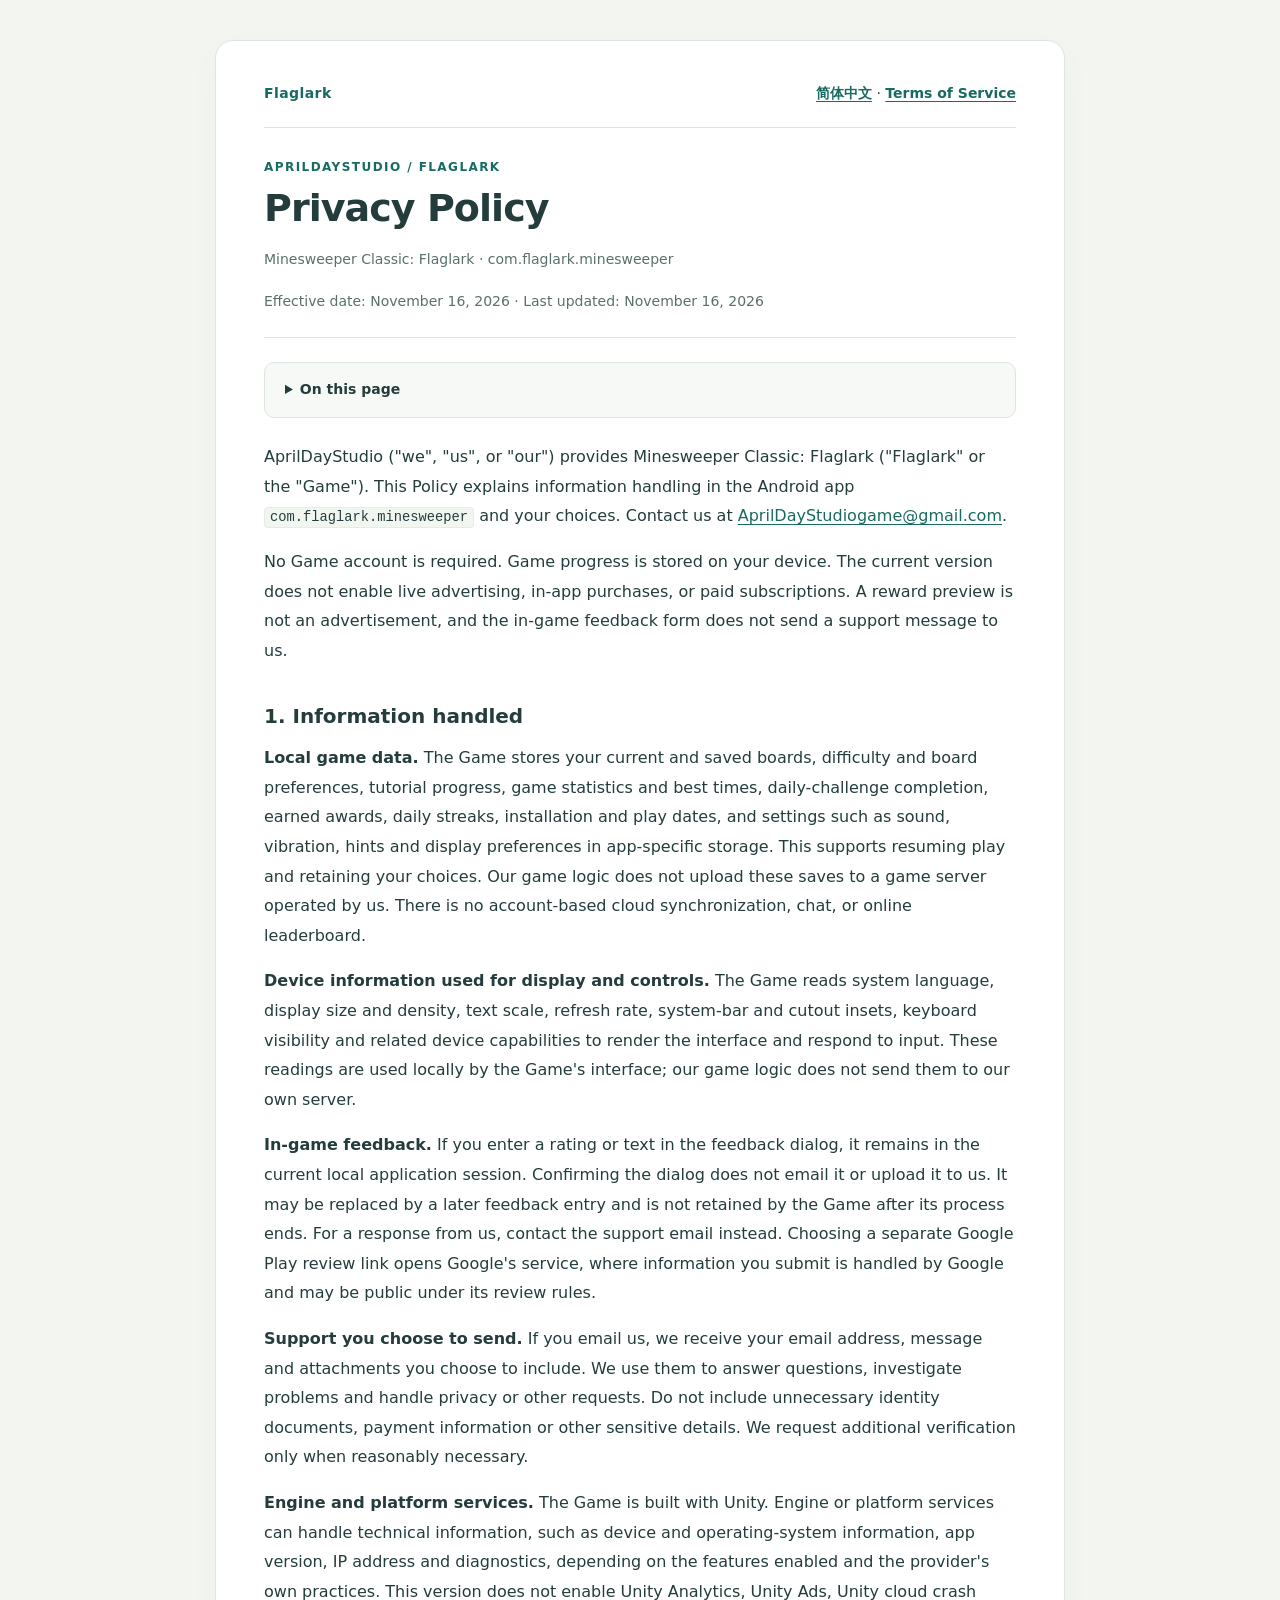
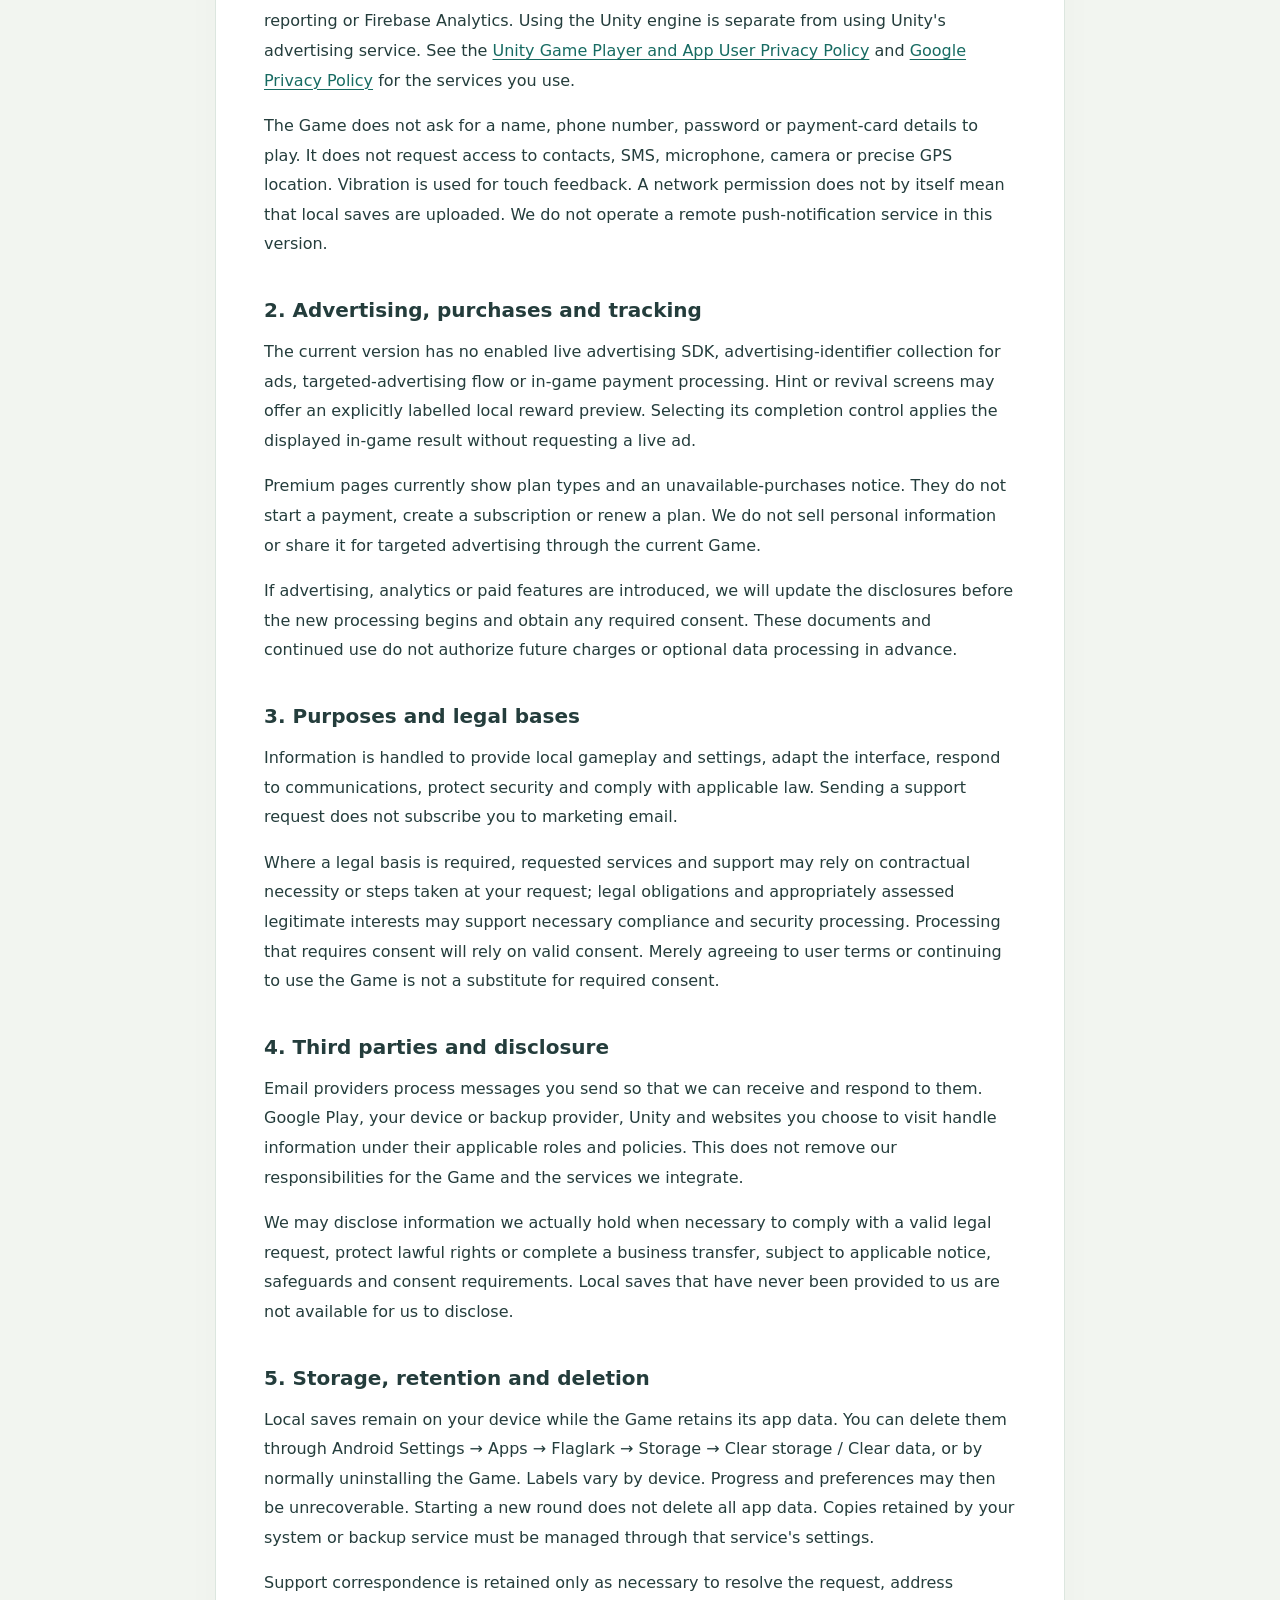
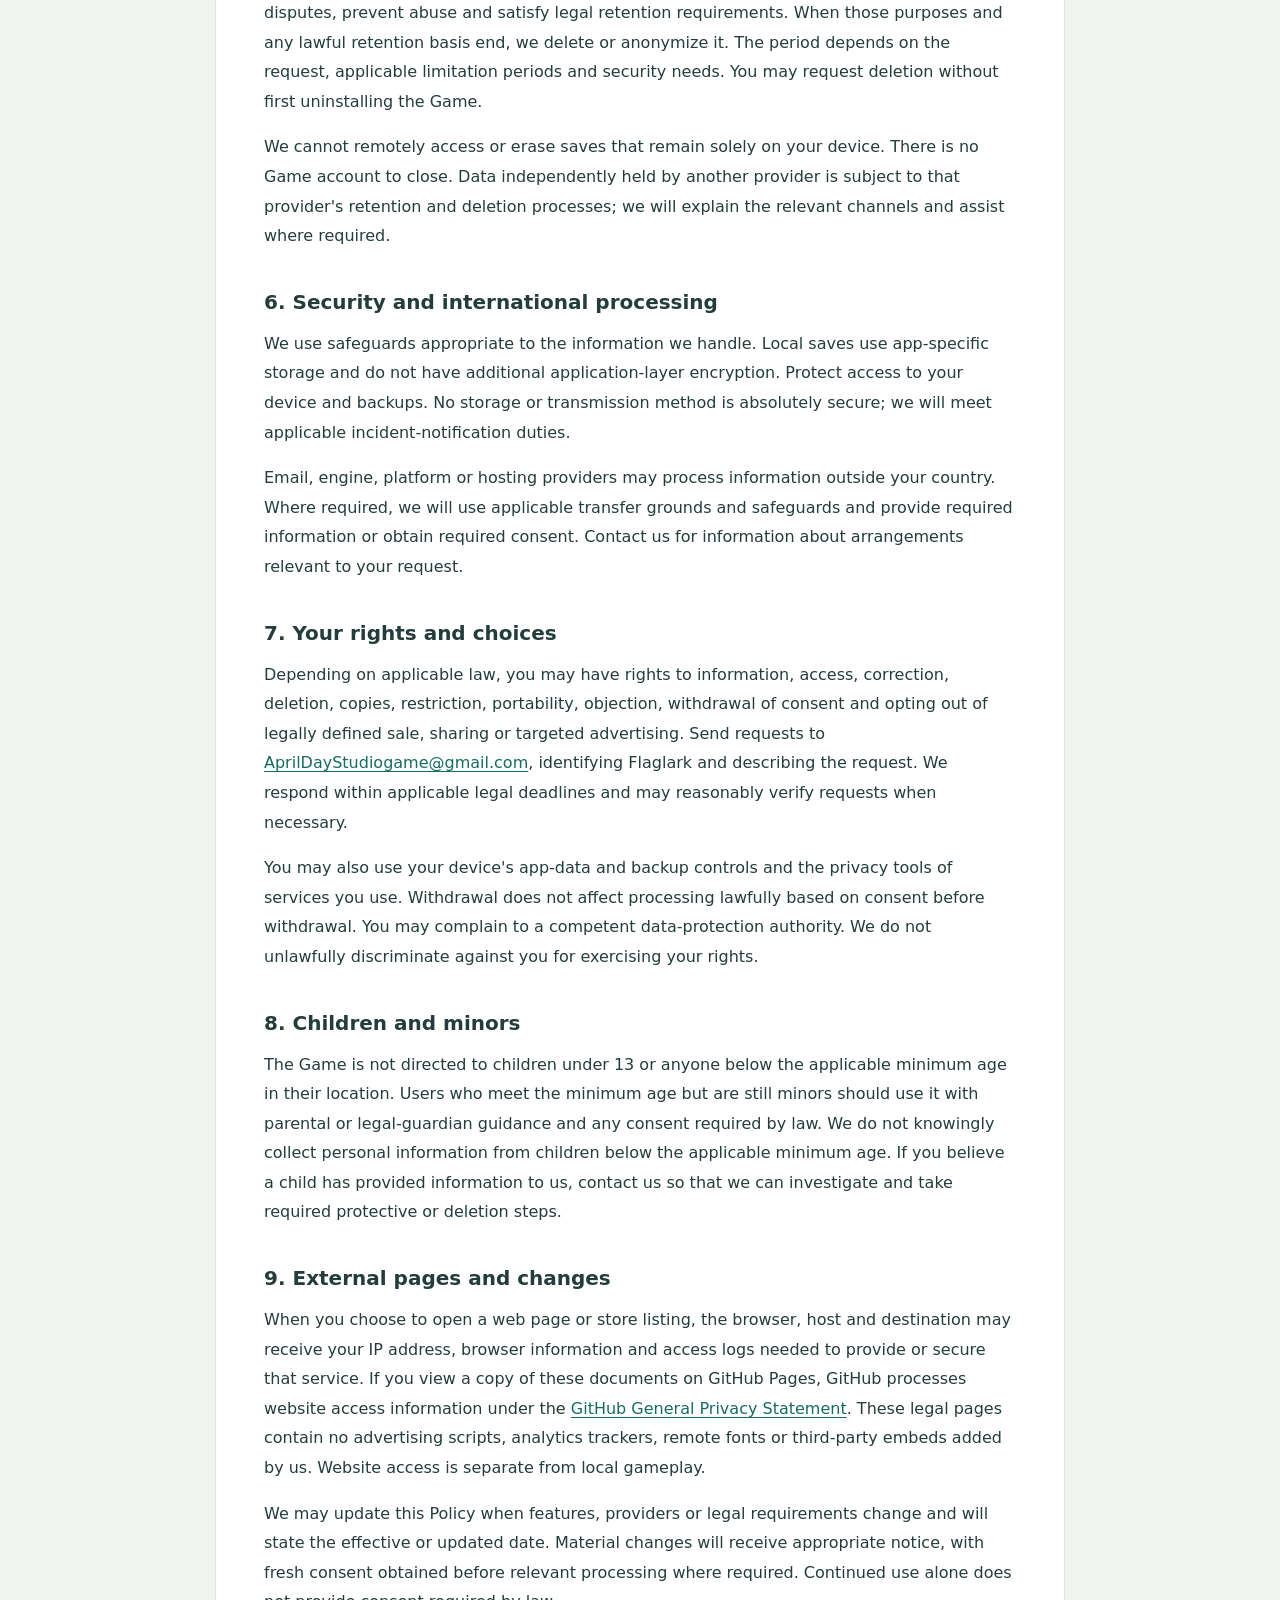
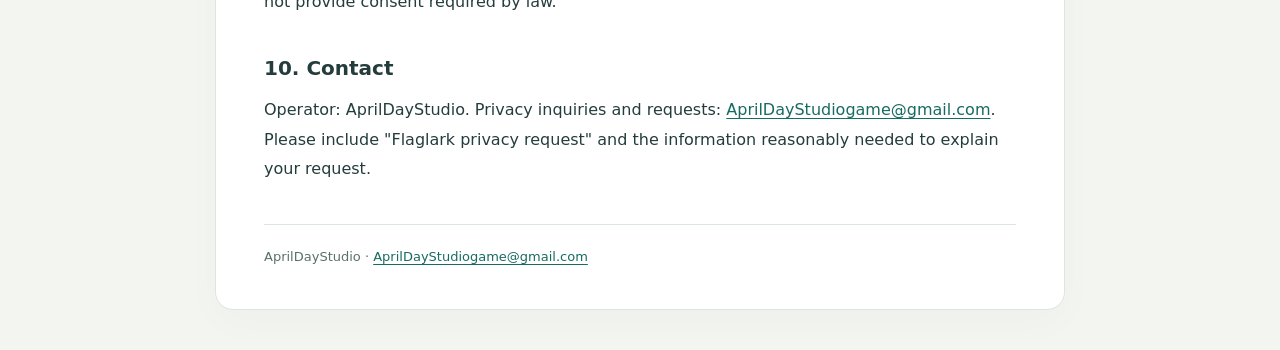
==== privacy/index.html @ 2bf8a6c0 "Publish bilingual Flaglark Privacy Policy and Terms of Service" ====
<!doctype html>
<html lang="en"><head><meta charset="utf-8"><meta name="viewport" content="width=device-width,initial-scale=1">
<meta http-equiv="Content-Security-Policy" content="default-src 'none'; style-src 'self'; base-uri 'none'; form-action 'none'">
<meta name="referrer" content="no-referrer"><meta name="description" content="Privacy Policy — Minesweeper Classic: Flaglark">
<title>Privacy Policy — Minesweeper Classic: Flaglark</title><link rel="stylesheet" href="../legal.css"></head>
<body><main><nav aria-label="Document navigation"><a class="brand" href="../index.html">Flaglark</a><span><a href="zh-CN.html" lang="zh-CN" hreflang="zh-CN">简体中文</a> · <a href="../terms/index.html">Terms of Service</a></span></nav><header><p class="eyebrow">AprilDayStudio / Flaglark</p><h1>Privacy Policy</h1><p class="subtitle">Minesweeper Classic: Flaglark · com.flaglark.minesweeper</p><p class="date">Effective date: November 16, 2026 · Last updated: November 16, 2026</p></header><details class="toc"><summary>On this page</summary><ol><li><a href="#section-1">1. Information handled</a></li><li><a href="#section-2">2. Advertising, purchases and tracking</a></li><li><a href="#section-3">3. Purposes and legal bases</a></li><li><a href="#section-4">4. Third parties and disclosure</a></li><li><a href="#section-5">5. Storage, retention and deletion</a></li><li><a href="#section-6">6. Security and international processing</a></li><li><a href="#section-7">7. Your rights and choices</a></li><li><a href="#section-8">8. Children and minors</a></li><li><a href="#section-9">9. External pages and changes</a></li><li><a href="#section-10">10. Contact</a></li></ol></details><p>AprilDayStudio ("we", "us", or "our") provides Minesweeper Classic: Flaglark ("Flaglark" or the "Game"). This Policy explains information handling in the Android app <code>com.flaglark.minesweeper</code> and your choices. Contact us at <a href="mailto:AprilDayStudiogame@gmail.com">AprilDayStudiogame@gmail.com</a>.</p>
<p>No Game account is required. Game progress is stored on your device. The current version does not enable live advertising, in-app purchases, or paid subscriptions. A reward preview is not an advertisement, and the in-game feedback form does not send a support message to us.</p>
<h2 id="section-1">1. Information handled</h2>
<p><strong>Local game data.</strong> The Game stores your current and saved boards, difficulty and board preferences, tutorial progress, game statistics and best times, daily-challenge completion, earned awards, daily streaks, installation and play dates, and settings such as sound, vibration, hints and display preferences in app-specific storage. This supports resuming play and retaining your choices. Our game logic does not upload these saves to a game server operated by us. There is no account-based cloud synchronization, chat, or online leaderboard.</p>
<p><strong>Device information used for display and controls.</strong> The Game reads system language, display size and density, text scale, refresh rate, system-bar and cutout insets, keyboard visibility and related device capabilities to render the interface and respond to input. These readings are used locally by the Game's interface; our game logic does not send them to our own server.</p>
<p><strong>In-game feedback.</strong> If you enter a rating or text in the feedback dialog, it remains in the current local application session. Confirming the dialog does not email it or upload it to us. It may be replaced by a later feedback entry and is not retained by the Game after its process ends. For a response from us, contact the support email instead. Choosing a separate Google Play review link opens Google's service, where information you submit is handled by Google and may be public under its review rules.</p>
<p><strong>Support you choose to send.</strong> If you email us, we receive your email address, message and attachments you choose to include. We use them to answer questions, investigate problems and handle privacy or other requests. Do not include unnecessary identity documents, payment information or other sensitive details. We request additional verification only when reasonably necessary.</p>
<p><strong>Engine and platform services.</strong> The Game is built with Unity. Engine or platform services can handle technical information, such as device and operating-system information, app version, IP address and diagnostics, depending on the features enabled and the provider's own practices. This version does not enable Unity Analytics, Unity Ads, Unity cloud crash reporting or Firebase Analytics. Using the Unity engine is separate from using Unity's advertising service. See the <a href="https://unity.com/legal/game-player-and-app-user-privacy-policy">Unity Game Player and App User Privacy Policy</a> and <a href="https://policies.google.com/privacy">Google Privacy Policy</a> for the services you use.</p>
<p>The Game does not ask for a name, phone number, password or payment-card details to play. It does not request access to contacts, SMS, microphone, camera or precise GPS location. Vibration is used for touch feedback. A network permission does not by itself mean that local saves are uploaded. We do not operate a remote push-notification service in this version.</p>
<h2 id="section-2">2. Advertising, purchases and tracking</h2>
<p>The current version has no enabled live advertising SDK, advertising-identifier collection for ads, targeted-advertising flow or in-game payment processing. Hint or revival screens may offer an explicitly labelled local reward preview. Selecting its completion control applies the displayed in-game result without requesting a live ad.</p>
<p>Premium pages currently show plan types and an unavailable-purchases notice. They do not start a payment, create a subscription or renew a plan. We do not sell personal information or share it for targeted advertising through the current Game.</p>
<p>If advertising, analytics or paid features are introduced, we will update the disclosures before the new processing begins and obtain any required consent. These documents and continued use do not authorize future charges or optional data processing in advance.</p>
<h2 id="section-3">3. Purposes and legal bases</h2>
<p>Information is handled to provide local gameplay and settings, adapt the interface, respond to communications, protect security and comply with applicable law. Sending a support request does not subscribe you to marketing email.</p>
<p>Where a legal basis is required, requested services and support may rely on contractual necessity or steps taken at your request; legal obligations and appropriately assessed legitimate interests may support necessary compliance and security processing. Processing that requires consent will rely on valid consent. Merely agreeing to user terms or continuing to use the Game is not a substitute for required consent.</p>
<h2 id="section-4">4. Third parties and disclosure</h2>
<p>Email providers process messages you send so that we can receive and respond to them. Google Play, your device or backup provider, Unity and websites you choose to visit handle information under their applicable roles and policies. This does not remove our responsibilities for the Game and the services we integrate.</p>
<p>We may disclose information we actually hold when necessary to comply with a valid legal request, protect lawful rights or complete a business transfer, subject to applicable notice, safeguards and consent requirements. Local saves that have never been provided to us are not available for us to disclose.</p>
<h2 id="section-5">5. Storage, retention and deletion</h2>
<p>Local saves remain on your device while the Game retains its app data. You can delete them through Android Settings → Apps → Flaglark → Storage → Clear storage / Clear data, or by normally uninstalling the Game. Labels vary by device. Progress and preferences may then be unrecoverable. Starting a new round does not delete all app data. Copies retained by your system or backup service must be managed through that service's settings.</p>
<p>Support correspondence is retained only as necessary to resolve the request, address disputes, prevent abuse and satisfy legal retention requirements. When those purposes and any lawful retention basis end, we delete or anonymize it. The period depends on the request, applicable limitation periods and security needs. You may request deletion without first uninstalling the Game.</p>
<p>We cannot remotely access or erase saves that remain solely on your device. There is no Game account to close. Data independently held by another provider is subject to that provider's retention and deletion processes; we will explain the relevant channels and assist where required.</p>
<h2 id="section-6">6. Security and international processing</h2>
<p>We use safeguards appropriate to the information we handle. Local saves use app-specific storage and do not have additional application-layer encryption. Protect access to your device and backups. No storage or transmission method is absolutely secure; we will meet applicable incident-notification duties.</p>
<p>Email, engine, platform or hosting providers may process information outside your country. Where required, we will use applicable transfer grounds and safeguards and provide required information or obtain required consent. Contact us for information about arrangements relevant to your request.</p>
<h2 id="section-7">7. Your rights and choices</h2>
<p>Depending on applicable law, you may have rights to information, access, correction, deletion, copies, restriction, portability, objection, withdrawal of consent and opting out of legally defined sale, sharing or targeted advertising. Send requests to <a href="mailto:AprilDayStudiogame@gmail.com">AprilDayStudiogame@gmail.com</a>, identifying Flaglark and describing the request. We respond within applicable legal deadlines and may reasonably verify requests when necessary.</p>
<p>You may also use your device's app-data and backup controls and the privacy tools of services you use. Withdrawal does not affect processing lawfully based on consent before withdrawal. You may complain to a competent data-protection authority. We do not unlawfully discriminate against you for exercising your rights.</p>
<h2 id="section-8">8. Children and minors</h2>
<p>The Game is not directed to children under 13 or anyone below the applicable minimum age in their location. Users who meet the minimum age but are still minors should use it with parental or legal-guardian guidance and any consent required by law. We do not knowingly collect personal information from children below the applicable minimum age. If you believe a child has provided information to us, contact us so that we can investigate and take required protective or deletion steps.</p>
<h2 id="section-9">9. External pages and changes</h2>
<p>When you choose to open a web page or store listing, the browser, host and destination may receive your IP address, browser information and access logs needed to provide or secure that service. If you view a copy of these documents on GitHub Pages, GitHub processes website access information under the <a href="https://docs.github.com/en/site-policy/privacy-policies/github-general-privacy-statement">GitHub General Privacy Statement</a>. These legal pages contain no advertising scripts, analytics trackers, remote fonts or third-party embeds added by us. Website access is separate from local gameplay.</p>
<p>We may update this Policy when features, providers or legal requirements change and will state the effective or updated date. Material changes will receive appropriate notice, with fresh consent obtained before relevant processing where required. Continued use alone does not provide consent required by law.</p>
<h2 id="section-10">10. Contact</h2>
<p>Operator: AprilDayStudio. Privacy inquiries and requests: <a href="mailto:AprilDayStudiogame@gmail.com">AprilDayStudiogame@gmail.com</a>. Please include "Flaglark privacy request" and the information reasonably needed to explain your request.</p>
<footer>AprilDayStudio · <a href="mailto:AprilDayStudiogame@gmail.com">AprilDayStudiogame@gmail.com</a></footer></main></body></html>
---- legal.css ----
:root{color-scheme:light;--ink:#243d3c;--muted:#5b706d;--line:#dce6df;--accent:#176b62;font-family:system-ui,-apple-system,BlinkMacSystemFont,'Segoe UI','Noto Sans SC',sans-serif;color:var(--ink);background:#f2f5f0}
*{box-sizing:border-box}body{margin:0;font-size:16px;line-height:1.85}main{width:min(850px,calc(100% - 40px));margin:40px auto;background:#fff;border:1px solid var(--line);border-radius:18px;padding:40px 48px;box-shadow:0 12px 40px #193c3206}
nav{display:flex;align-items:center;justify-content:space-between;gap:12px;flex-wrap:wrap;border-bottom:1px solid var(--line);padding-bottom:20px;margin-bottom:28px;font-size:14px}nav a{font-weight:600}.brand{text-decoration:none;letter-spacing:.03em}.eyebrow{color:var(--accent);font-size:12px;font-weight:700;letter-spacing:.12em;text-transform:uppercase;margin:0 0 6px}h1{font-size:clamp(28px,5vw,38px);line-height:1.3;letter-spacing:-.025em;margin:0 0 14px;font-weight:700}h2{font-size:20px;line-height:1.5;margin:36px 0 10px;scroll-margin-top:24px}p{margin:12px 0 16px}a{color:var(--accent);text-decoration-thickness:1px;text-underline-offset:3px;overflow-wrap:anywhere}a:hover{color:#104a42}a:focus-visible{outline:3px solid #dba943;outline-offset:4px;border-radius:2px}code{font-size:.86em;background:#f2f6f1;border:1px solid #e5ece4;padding:2px 5px;border-radius:4px;overflow-wrap:anywhere}.subtitle,.date{color:var(--muted);font-size:14px}.date{padding-bottom:22px;border-bottom:1px solid var(--line)}.summary{padding:16px 20px;background:#f1f6f0;border-left:3px solid var(--accent);border-radius:0 8px 8px 0;margin:24px 0}.toc{font-size:14px;background:#f7f9f6;padding:14px 20px;border:1px solid var(--line);border-radius:10px;margin:24px 0}.toc summary{cursor:pointer;font-weight:650}.toc ol{padding-left:22px;margin-bottom:6px}.cards{display:grid;grid-template-columns:1fr 1fr;gap:16px;margin:30px 0}.card{border:1px solid var(--line);border-radius:12px;padding:20px;background:#f7f9f6}.card h2{margin:0 0 10px}.card p{color:var(--muted);font-size:14px}footer{font-size:13px;color:var(--muted);border-top:1px solid var(--line);padding-top:20px;margin-top:40px}
@media(max-width:600px){main{width:100%;margin:0;border:0;border-radius:0;padding:24px 20px;box-shadow:none}h2{font-size:19px}.cards{grid-template-columns:1fr}nav{align-items:flex-start;gap:8px}body{font-size:16px}}@media print{body{background:#fff}main{width:auto;max-width:none;margin:0;padding:0;border:0;box-shadow:none}nav,.toc{display:none}a{color:inherit}.summary{background:transparent}h2{break-after:avoid}p{orphans:3;widows:3}}
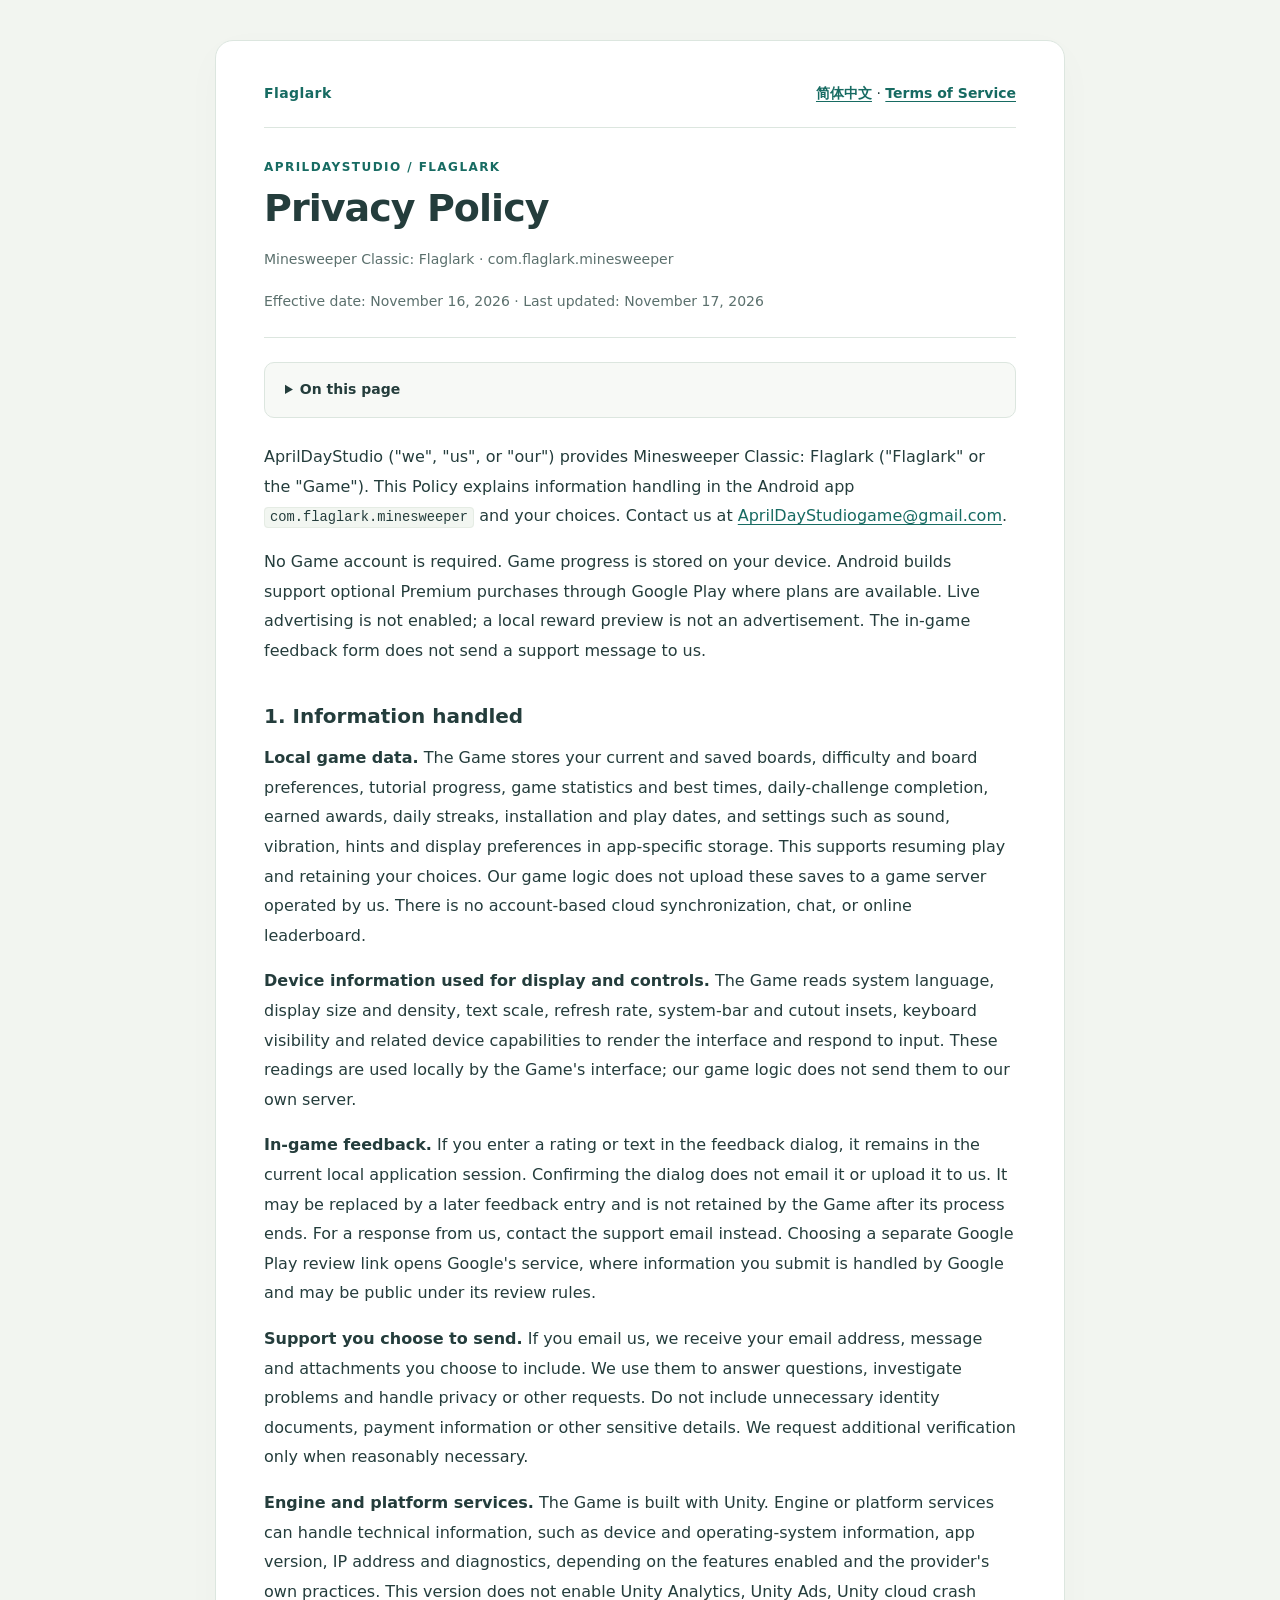
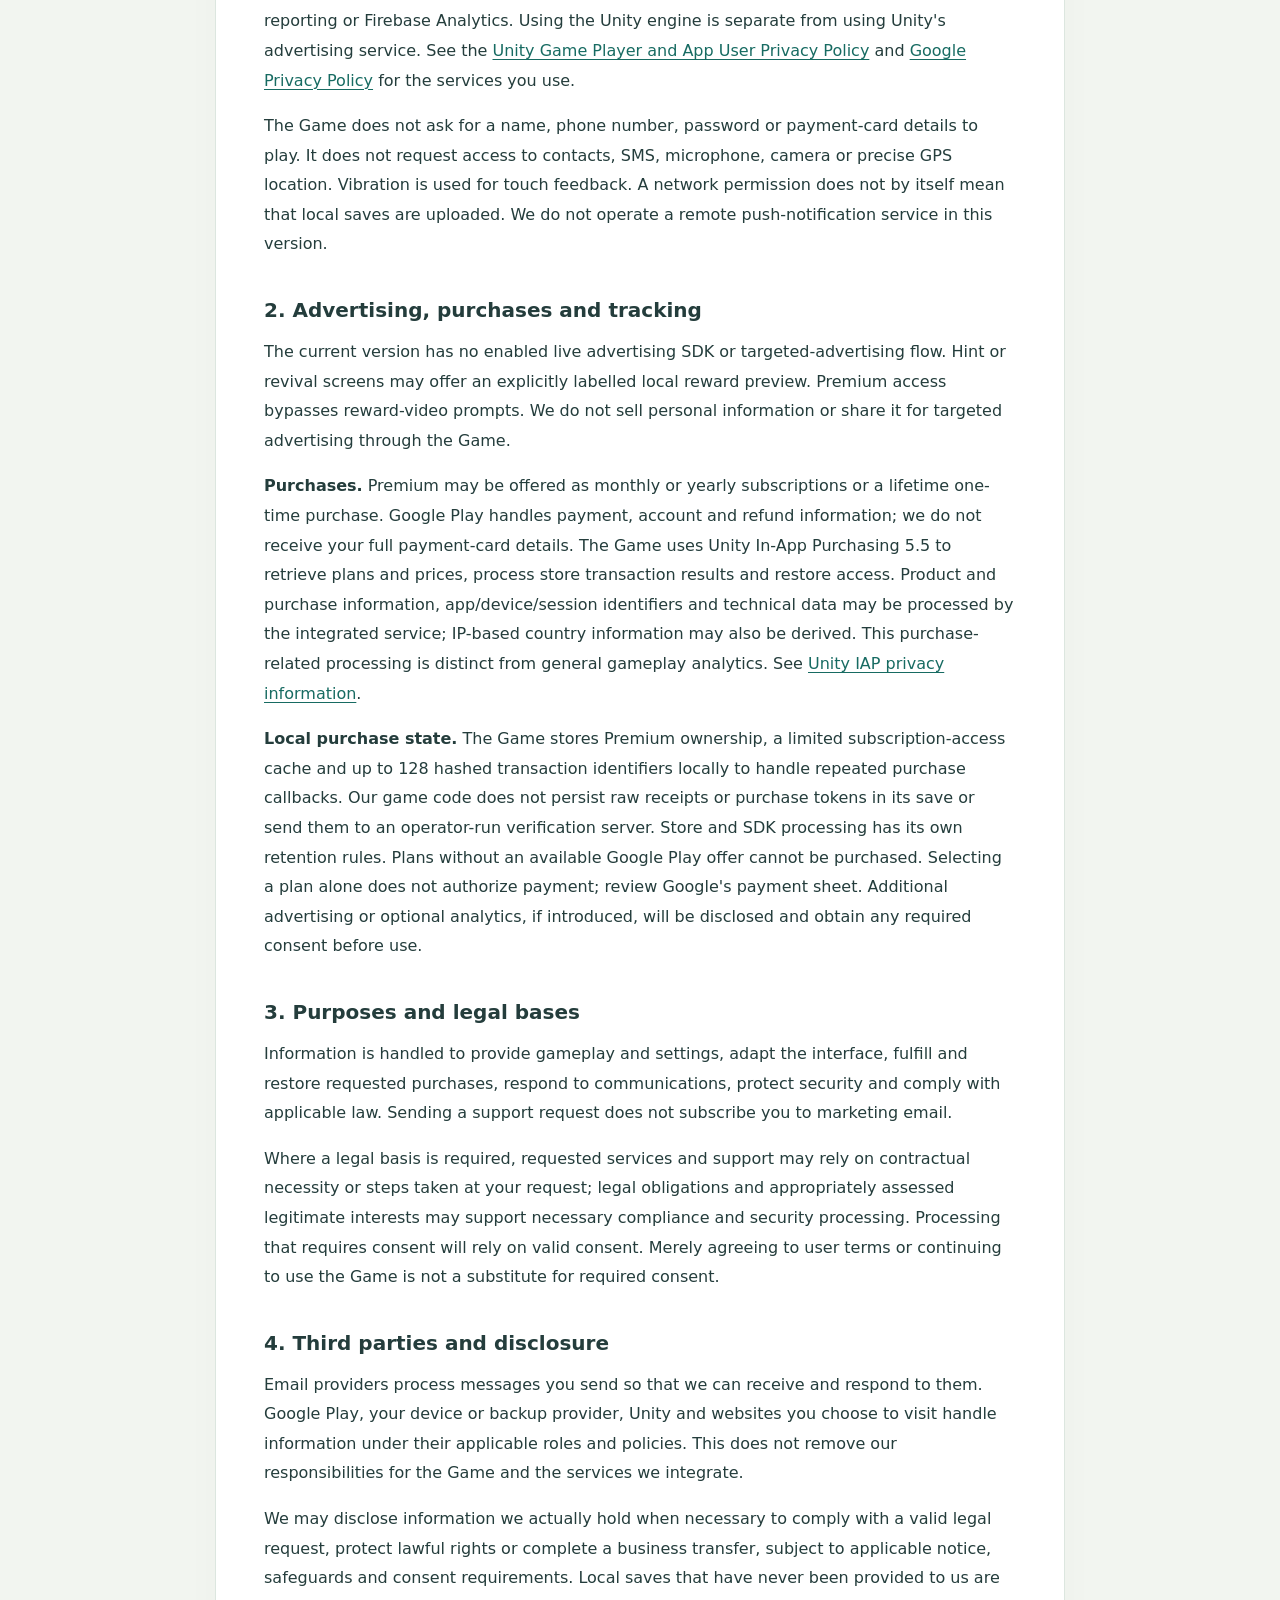
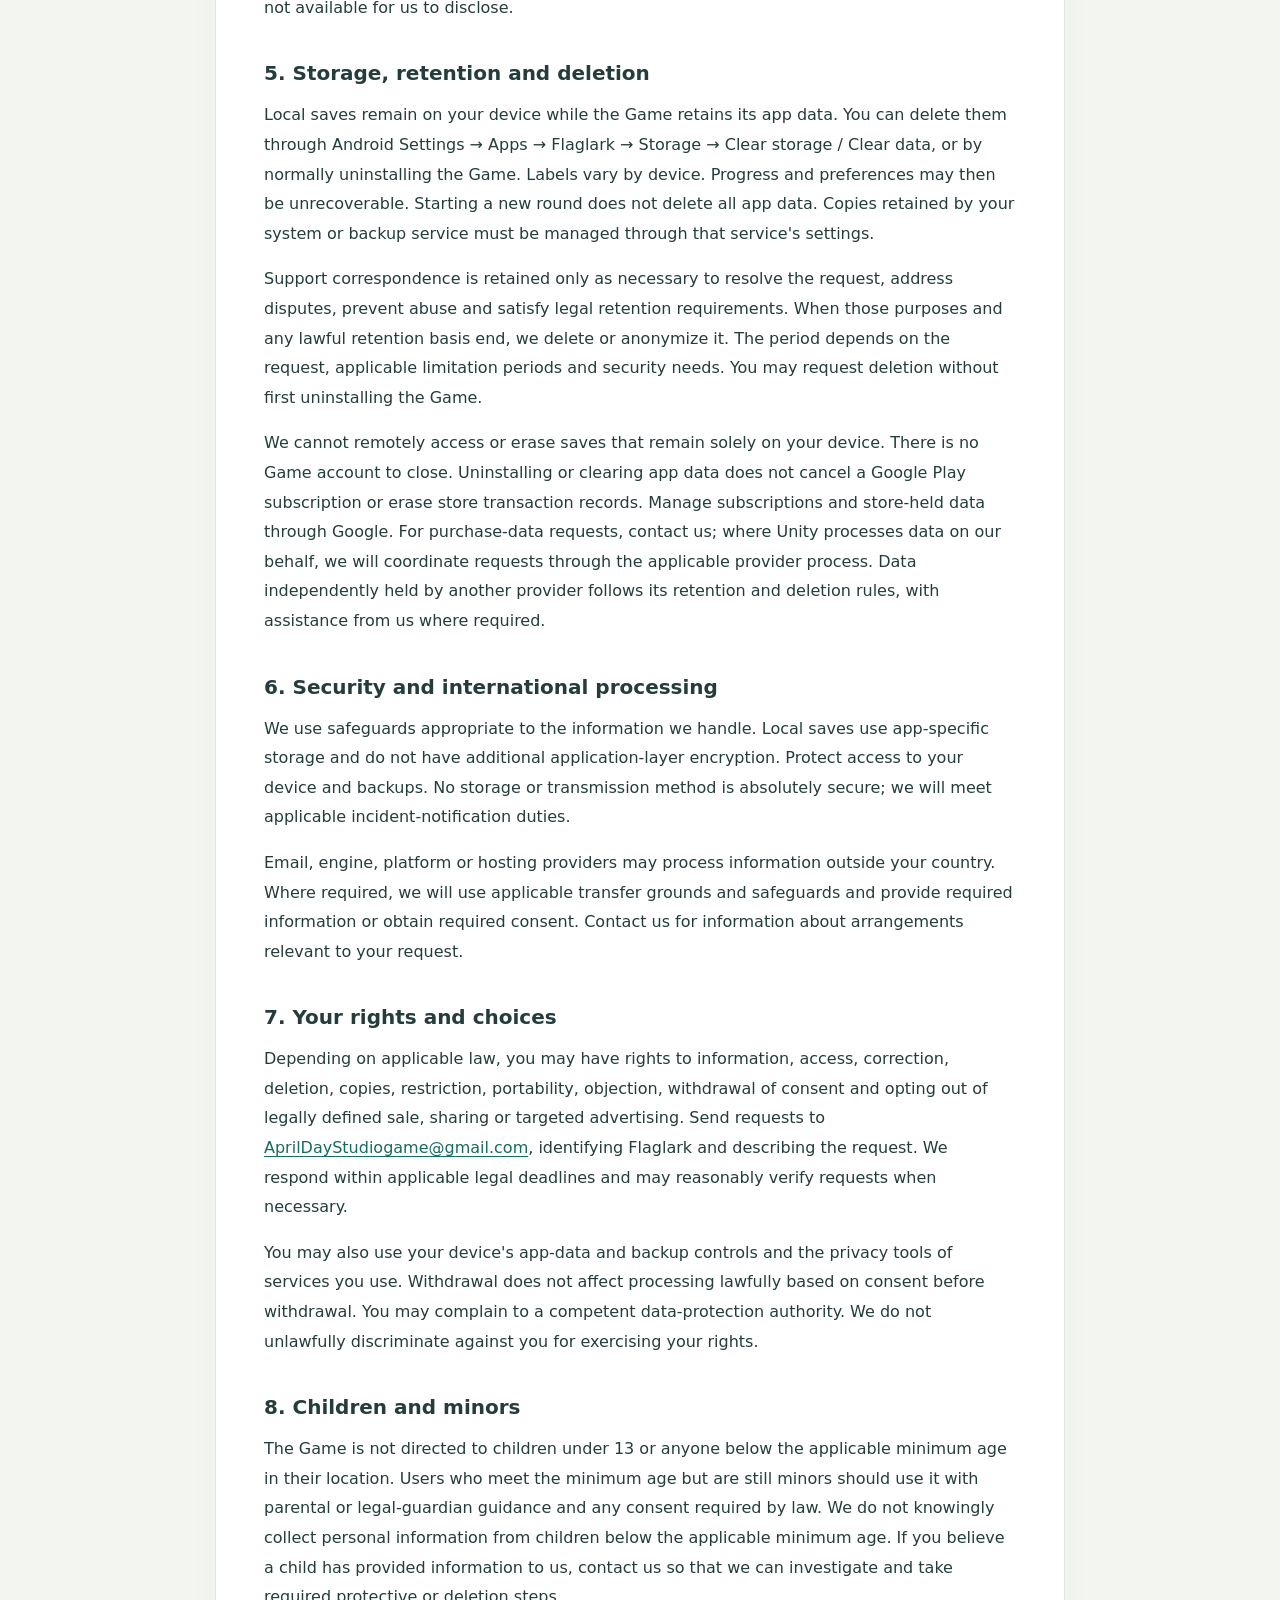
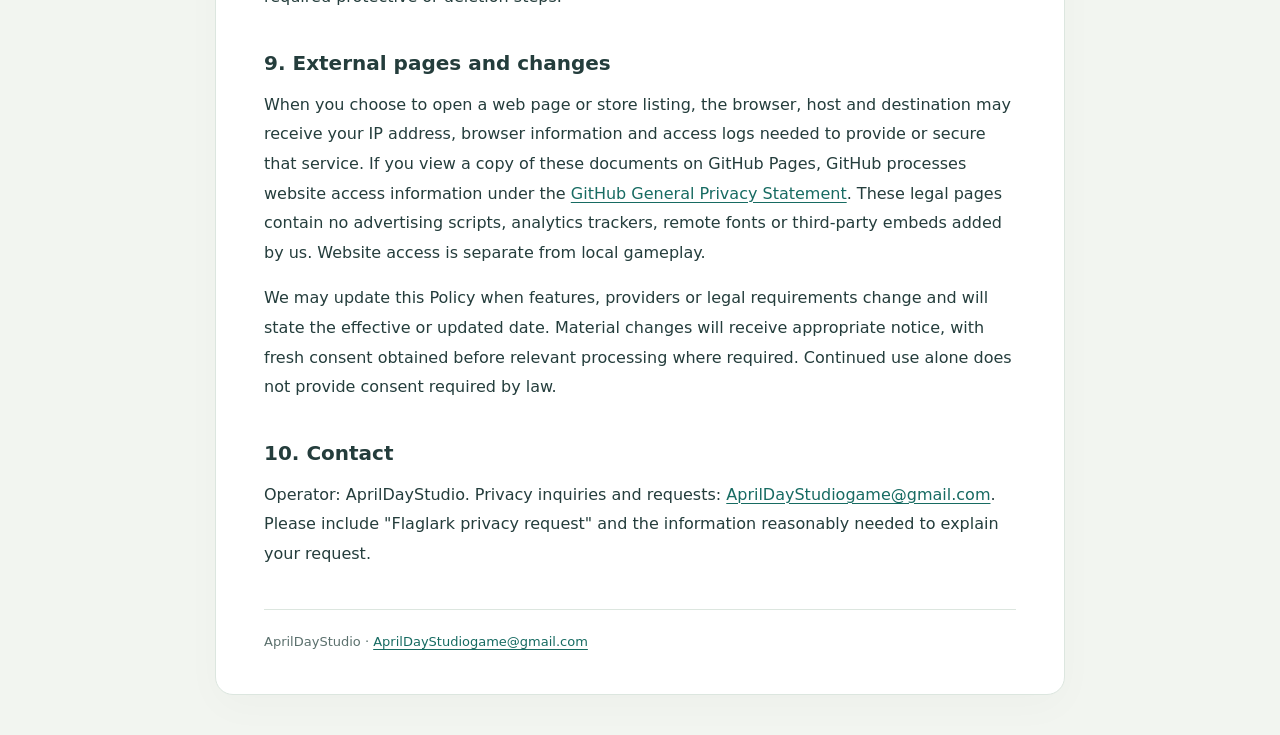
==== commit 1503f7e6: "Update policies for Google Play Premium purchases" ====
--- a/privacy/index.html
+++ b/privacy/index.html
@@ -3,8 +3,8 @@
 <meta http-equiv="Content-Security-Policy" content="default-src 'none'; style-src 'self'; base-uri 'none'; form-action 'none'">
 <meta name="referrer" content="no-referrer"><meta name="description" content="Privacy Policy — Minesweeper Classic: Flaglark">
 <title>Privacy Policy — Minesweeper Classic: Flaglark</title><link rel="stylesheet" href="../legal.css"></head>
-<body><main><nav aria-label="Document navigation"><a class="brand" href="../index.html">Flaglark</a><span><a href="zh-CN.html" lang="zh-CN" hreflang="zh-CN">简体中文</a> · <a href="../terms/index.html">Terms of Service</a></span></nav><header><p class="eyebrow">AprilDayStudio / Flaglark</p><h1>Privacy Policy</h1><p class="subtitle">Minesweeper Classic: Flaglark · com.flaglark.minesweeper</p><p class="date">Effective date: November 16, 2026 · Last updated: November 16, 2026</p></header><details class="toc"><summary>On this page</summary><ol><li><a href="#section-1">1. Information handled</a></li><li><a href="#section-2">2. Advertising, purchases and tracking</a></li><li><a href="#section-3">3. Purposes and legal bases</a></li><li><a href="#section-4">4. Third parties and disclosure</a></li><li><a href="#section-5">5. Storage, retention and deletion</a></li><li><a href="#section-6">6. Security and international processing</a></li><li><a href="#section-7">7. Your rights and choices</a></li><li><a href="#section-8">8. Children and minors</a></li><li><a href="#section-9">9. External pages and changes</a></li><li><a href="#section-10">10. Contact</a></li></ol></details><p>AprilDayStudio ("we", "us", or "our") provides Minesweeper Classic: Flaglark ("Flaglark" or the "Game"). This Policy explains information handling in the Android app <code>com.flaglark.minesweeper</code> and your choices. Contact us at <a href="mailto:AprilDayStudiogame@gmail.com">AprilDayStudiogame@gmail.com</a>.</p>
-<p>No Game account is required. Game progress is stored on your device. The current version does not enable live advertising, in-app purchases, or paid subscriptions. A reward preview is not an advertisement, and the in-game feedback form does not send a support message to us.</p>
+<body><main><nav aria-label="Document navigation"><a class="brand" href="../index.html">Flaglark</a><span><a href="zh-CN.html" lang="zh-CN" hreflang="zh-CN">简体中文</a> · <a href="../terms/index.html">Terms of Service</a></span></nav><header><p class="eyebrow">AprilDayStudio / Flaglark</p><h1>Privacy Policy</h1><p class="subtitle">Minesweeper Classic: Flaglark · com.flaglark.minesweeper</p><p class="date">Effective date: November 16, 2026 · Last updated: November 17, 2026</p></header><details class="toc"><summary>On this page</summary><ol><li><a href="#section-1">1. Information handled</a></li><li><a href="#section-2">2. Advertising, purchases and tracking</a></li><li><a href="#section-3">3. Purposes and legal bases</a></li><li><a href="#section-4">4. Third parties and disclosure</a></li><li><a href="#section-5">5. Storage, retention and deletion</a></li><li><a href="#section-6">6. Security and international processing</a></li><li><a href="#section-7">7. Your rights and choices</a></li><li><a href="#section-8">8. Children and minors</a></li><li><a href="#section-9">9. External pages and changes</a></li><li><a href="#section-10">10. Contact</a></li></ol></details><p>AprilDayStudio ("we", "us", or "our") provides Minesweeper Classic: Flaglark ("Flaglark" or the "Game"). This Policy explains information handling in the Android app <code>com.flaglark.minesweeper</code> and your choices. Contact us at <a href="mailto:AprilDayStudiogame@gmail.com">AprilDayStudiogame@gmail.com</a>.</p>
+<p>No Game account is required. Game progress is stored on your device. Android builds support optional Premium purchases through Google Play where plans are available. Live advertising is not enabled; a local reward preview is not an advertisement. The in-game feedback form does not send a support message to us.</p>
 <h2 id="section-1">1. Information handled</h2>
 <p><strong>Local game data.</strong> The Game stores your current and saved boards, difficulty and board preferences, tutorial progress, game statistics and best times, daily-challenge completion, earned awards, daily streaks, installation and play dates, and settings such as sound, vibration, hints and display preferences in app-specific storage. This supports resuming play and retaining your choices. Our game logic does not upload these saves to a game server operated by us. There is no account-based cloud synchronization, chat, or online leaderboard.</p>
 <p><strong>Device information used for display and controls.</strong> The Game reads system language, display size and density, text scale, refresh rate, system-bar and cutout insets, keyboard visibility and related device capabilities to render the interface and respond to input. These readings are used locally by the Game's interface; our game logic does not send them to our own server.</p>
@@ -13,11 +13,11 @@
 <p><strong>Engine and platform services.</strong> The Game is built with Unity. Engine or platform services can handle technical information, such as device and operating-system information, app version, IP address and diagnostics, depending on the features enabled and the provider's own practices. This version does not enable Unity Analytics, Unity Ads, Unity cloud crash reporting or Firebase Analytics. Using the Unity engine is separate from using Unity's advertising service. See the <a href="https://unity.com/legal/game-player-and-app-user-privacy-policy">Unity Game Player and App User Privacy Policy</a> and <a href="https://policies.google.com/privacy">Google Privacy Policy</a> for the services you use.</p>
 <p>The Game does not ask for a name, phone number, password or payment-card details to play. It does not request access to contacts, SMS, microphone, camera or precise GPS location. Vibration is used for touch feedback. A network permission does not by itself mean that local saves are uploaded. We do not operate a remote push-notification service in this version.</p>
 <h2 id="section-2">2. Advertising, purchases and tracking</h2>
-<p>The current version has no enabled live advertising SDK, advertising-identifier collection for ads, targeted-advertising flow or in-game payment processing. Hint or revival screens may offer an explicitly labelled local reward preview. Selecting its completion control applies the displayed in-game result without requesting a live ad.</p>
-<p>Premium pages currently show plan types and an unavailable-purchases notice. They do not start a payment, create a subscription or renew a plan. We do not sell personal information or share it for targeted advertising through the current Game.</p>
-<p>If advertising, analytics or paid features are introduced, we will update the disclosures before the new processing begins and obtain any required consent. These documents and continued use do not authorize future charges or optional data processing in advance.</p>
+<p>The current version has no enabled live advertising SDK or targeted-advertising flow. Hint or revival screens may offer an explicitly labelled local reward preview. Premium access bypasses reward-video prompts. We do not sell personal information or share it for targeted advertising through the Game.</p>
+<p><strong>Purchases.</strong> Premium may be offered as monthly or yearly subscriptions or a lifetime one-time purchase. Google Play handles payment, account and refund information; we do not receive your full payment-card details. The Game uses Unity In-App Purchasing 5.5 to retrieve plans and prices, process store transaction results and restore access. Product and purchase information, app/device/session identifiers and technical data may be processed by the integrated service; IP-based country information may also be derived. This purchase-related processing is distinct from general gameplay analytics. See <a href="https://docs.unity.com/en-us/iap/privacy-and-consent/overview">Unity IAP privacy information</a>.</p>
+<p><strong>Local purchase state.</strong> The Game stores Premium ownership, a limited subscription-access cache and up to 128 hashed transaction identifiers locally to handle repeated purchase callbacks. Our game code does not persist raw receipts or purchase tokens in its save or send them to an operator-run verification server. Store and SDK processing has its own retention rules. Plans without an available Google Play offer cannot be purchased. Selecting a plan alone does not authorize payment; review Google's payment sheet. Additional advertising or optional analytics, if introduced, will be disclosed and obtain any required consent before use.</p>
 <h2 id="section-3">3. Purposes and legal bases</h2>
-<p>Information is handled to provide local gameplay and settings, adapt the interface, respond to communications, protect security and comply with applicable law. Sending a support request does not subscribe you to marketing email.</p>
+<p>Information is handled to provide gameplay and settings, adapt the interface, fulfill and restore requested purchases, respond to communications, protect security and comply with applicable law. Sending a support request does not subscribe you to marketing email.</p>
 <p>Where a legal basis is required, requested services and support may rely on contractual necessity or steps taken at your request; legal obligations and appropriately assessed legitimate interests may support necessary compliance and security processing. Processing that requires consent will rely on valid consent. Merely agreeing to user terms or continuing to use the Game is not a substitute for required consent.</p>
 <h2 id="section-4">4. Third parties and disclosure</h2>
 <p>Email providers process messages you send so that we can receive and respond to them. Google Play, your device or backup provider, Unity and websites you choose to visit handle information under their applicable roles and policies. This does not remove our responsibilities for the Game and the services we integrate.</p>
@@ -25,7 +25,7 @@
 <h2 id="section-5">5. Storage, retention and deletion</h2>
 <p>Local saves remain on your device while the Game retains its app data. You can delete them through Android Settings → Apps → Flaglark → Storage → Clear storage / Clear data, or by normally uninstalling the Game. Labels vary by device. Progress and preferences may then be unrecoverable. Starting a new round does not delete all app data. Copies retained by your system or backup service must be managed through that service's settings.</p>
 <p>Support correspondence is retained only as necessary to resolve the request, address disputes, prevent abuse and satisfy legal retention requirements. When those purposes and any lawful retention basis end, we delete or anonymize it. The period depends on the request, applicable limitation periods and security needs. You may request deletion without first uninstalling the Game.</p>
-<p>We cannot remotely access or erase saves that remain solely on your device. There is no Game account to close. Data independently held by another provider is subject to that provider's retention and deletion processes; we will explain the relevant channels and assist where required.</p>
+<p>We cannot remotely access or erase saves that remain solely on your device. There is no Game account to close. Uninstalling or clearing app data does not cancel a Google Play subscription or erase store transaction records. Manage subscriptions and store-held data through Google. For purchase-data requests, contact us; where Unity processes data on our behalf, we will coordinate requests through the applicable provider process. Data independently held by another provider follows its retention and deletion rules, with assistance from us where required.</p>
 <h2 id="section-6">6. Security and international processing</h2>
 <p>We use safeguards appropriate to the information we handle. Local saves use app-specific storage and do not have additional application-layer encryption. Protect access to your device and backups. No storage or transmission method is absolutely secure; we will meet applicable incident-notification duties.</p>
 <p>Email, engine, platform or hosting providers may process information outside your country. Where required, we will use applicable transfer grounds and safeguards and provide required information or obtain required consent. Contact us for information about arrangements relevant to your request.</p>
